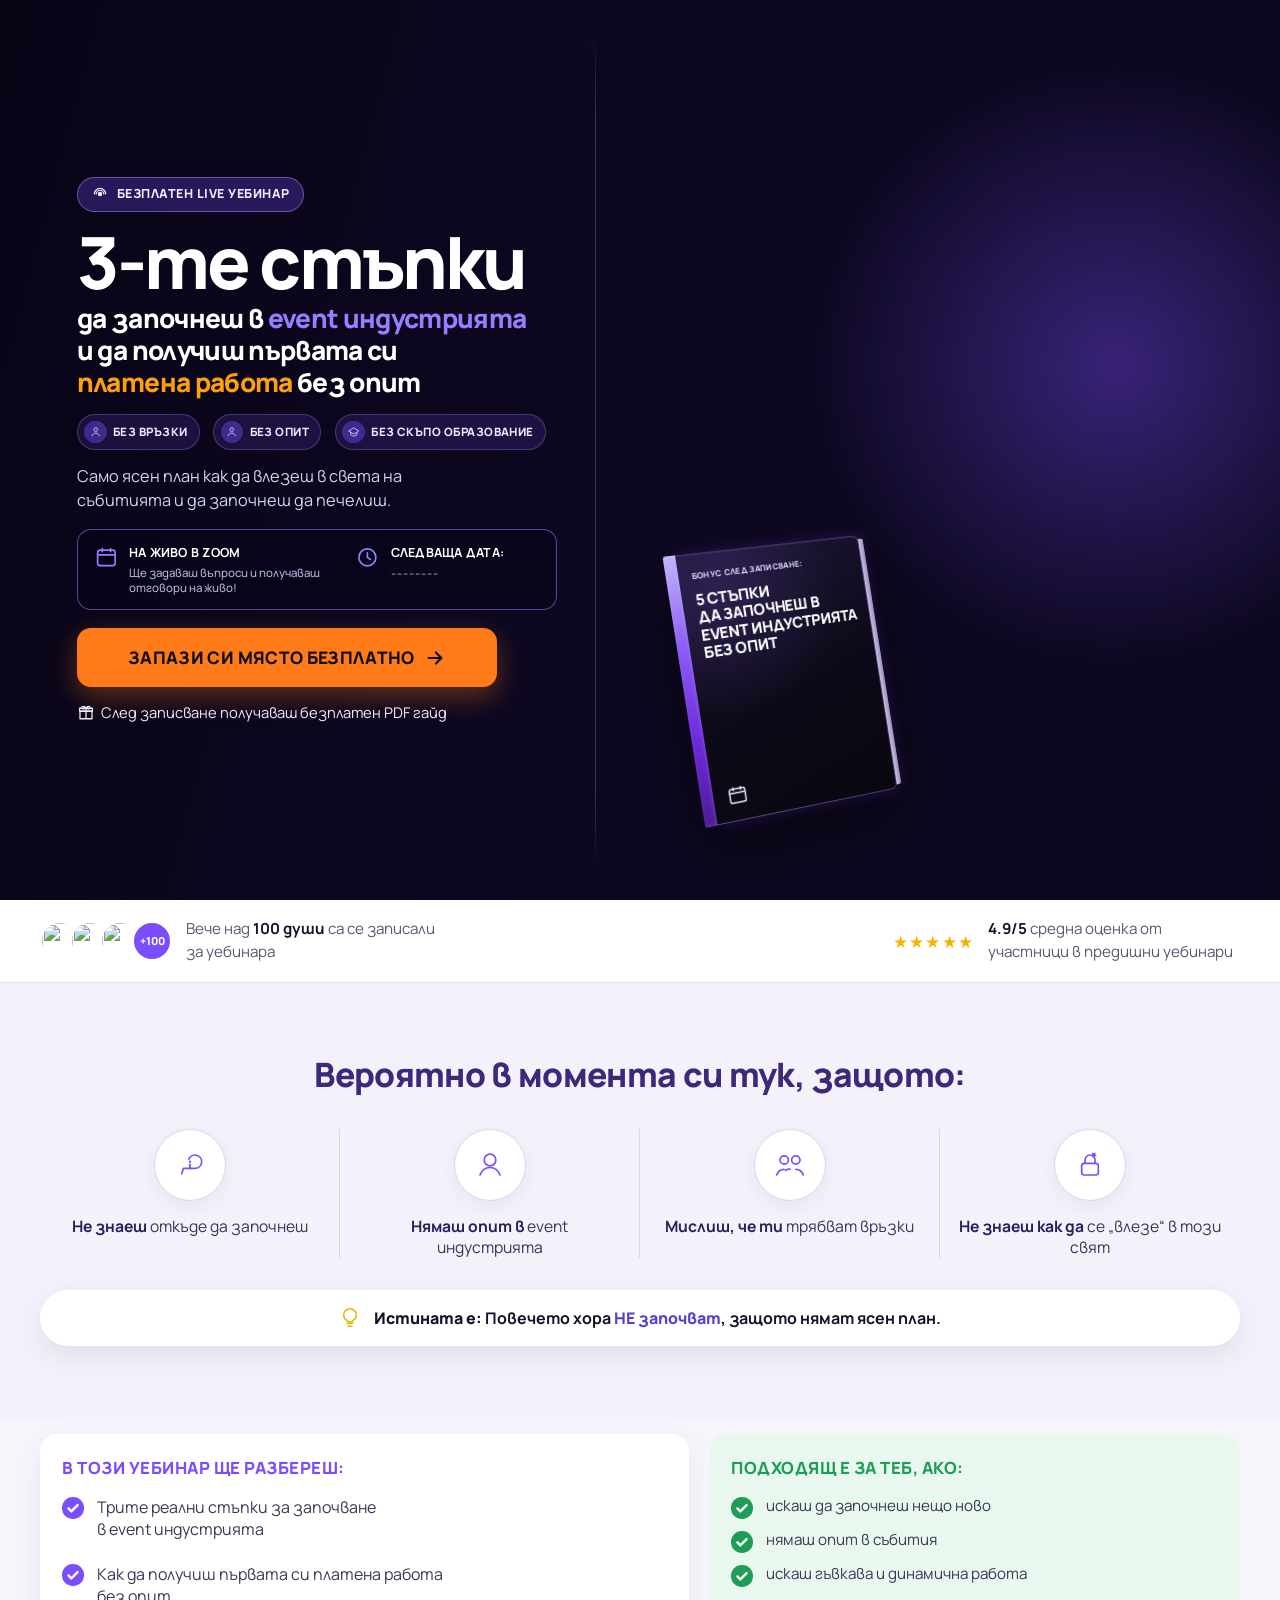
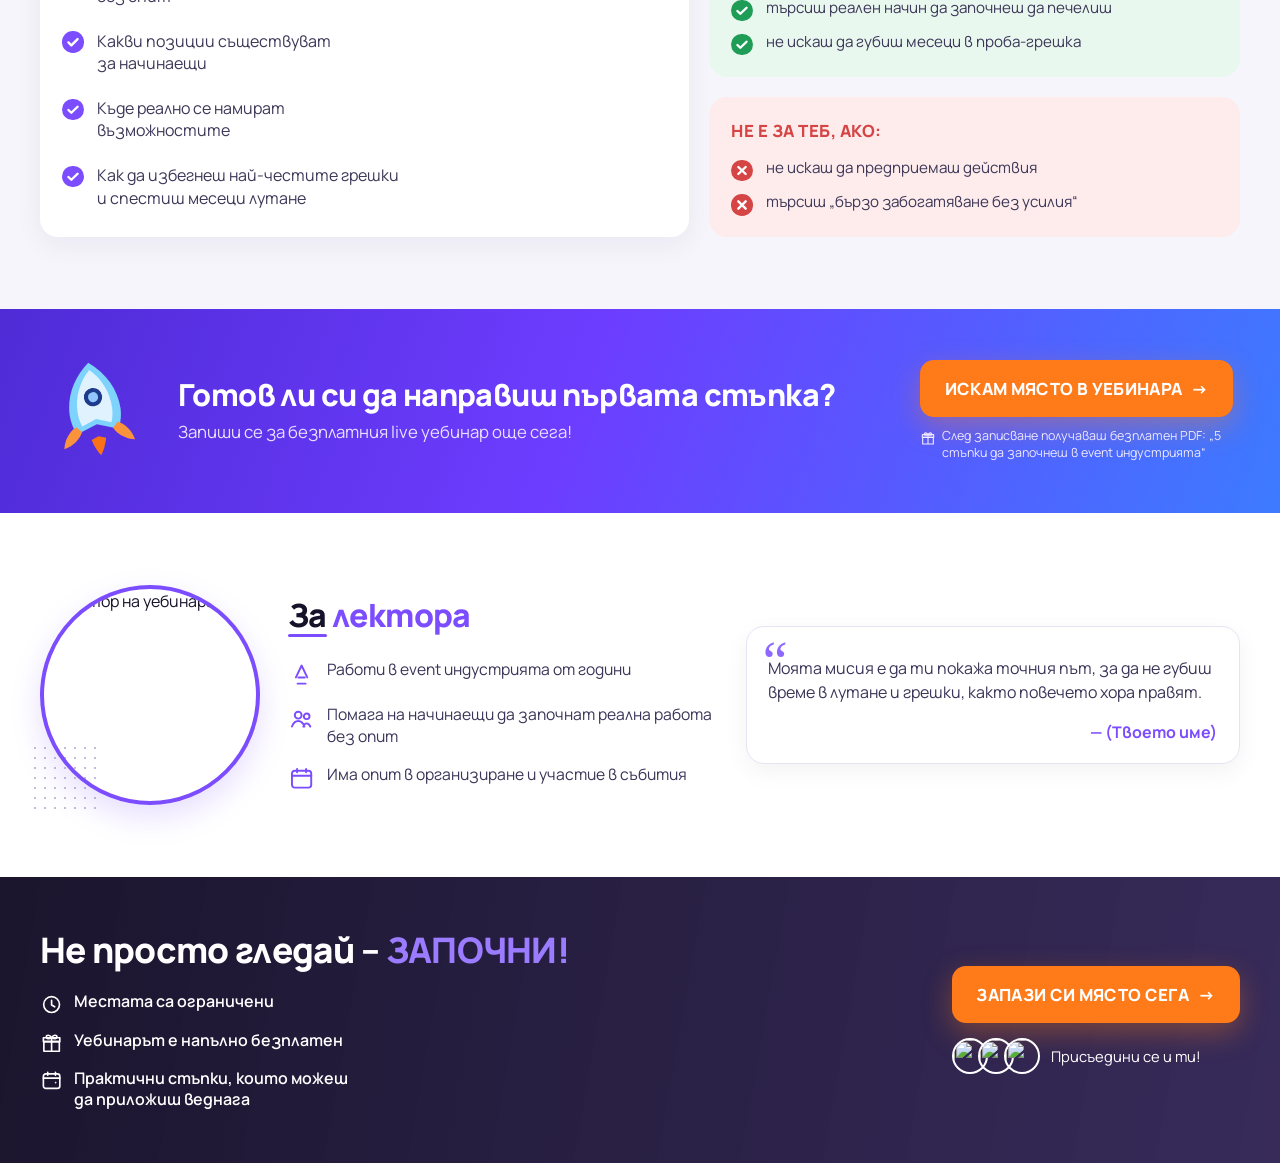
==== oswba/index.html @ c73678c4 "fix: update button styles and enhance accessibility features in index.html" ====
<!DOCTYPE html>
<html lang="bg">
<head>
  <meta charset="UTF-8" />
  <meta name="viewport" content="width=device-width, initial-scale=1.0" />
  <title>Безплатен Live Уебинар | Event индустрията — OSWBA</title>
  <meta name="description" content="3-те стъпки да започнеш в event индустрията и да получиш първата си платена работа без опит. Безплатен live уебинар." />
  <link rel="preconnect" href="https://fonts.googleapis.com" />
  <link rel="preconnect" href="https://fonts.gstatic.com" crossorigin />
  <link href="https://fonts.googleapis.com/css2?family=Manrope:wght@500;600;700;800&display=swap" rel="stylesheet" />
  <link rel="stylesheet" href="styles.css" />
</head>
<body>
  <!-- HERO -->
  <header class="hero">
    <div class="hero__bg" aria-hidden="true"></div>
    <div class="hero__glow" aria-hidden="true"></div>
    <div class="wrap hero__grid">
      <div class="hero__copy">
        <span class="badge">
          <svg width="18" height="18" viewBox="0 0 24 24" fill="none" aria-hidden="true">
            <circle cx="12" cy="12" r="3" fill="currentColor"/>
            <path d="M7 12a5 5 0 0 1 5-5M17 12a5 5 0 0 0-5-5M4.5 12a7.5 7.5 0 0 1 7.5-7.5M19.5 12a7.5 7.5 0 0 0-7.5-7.5" stroke="currentColor" stroke-width="1.6" stroke-linecap="round"/>
          </svg>
          БЕЗПЛАТЕН LIVE УЕБИНАР
        </span>

        <h1>
          <span class="hero__title-lead">3-те стъпки</span>
          да започнеш в <span class="hl-purple">event индустрията</span><br />
          и да получиш първата си<br />
          <span class="hl-orange">платена работа</span> без опит
        </h1>

        <ul class="pillars">
          <li>
            <span class="pillar-icon" aria-hidden="true">
              <svg viewBox="0 0 24 24" fill="none"><circle cx="12" cy="8" r="3.2" stroke="currentColor" stroke-width="1.6"/><path d="M5.5 19c1.2-3.2 3.4-4.8 6.5-4.8s5.3 1.6 6.5 4.8" stroke="currentColor" stroke-width="1.6" stroke-linecap="round"/></svg>
            </span>
            БЕЗ ВРЪЗКИ
          </li>
          <li>
            <span class="pillar-icon" aria-hidden="true">
              <svg viewBox="0 0 24 24" fill="none"><circle cx="12" cy="8" r="3.2" stroke="currentColor" stroke-width="1.6"/><path d="M5.5 19c1.2-3.2 3.4-4.8 6.5-4.8s5.3 1.6 6.5 4.8" stroke="currentColor" stroke-width="1.6" stroke-linecap="round"/></svg>
            </span>
            БЕЗ ОПИТ
          </li>
          <li>
            <span class="pillar-icon" aria-hidden="true">
              <svg viewBox="0 0 24 24" fill="none"><path d="M3 10.5 12 5l9 5.5-9 5.5-9-5.5Z" stroke="currentColor" stroke-width="1.6" stroke-linejoin="round"/><path d="M6.5 13v4.2c0 .4 2.5 2.3 5.5 2.3s5.5-1.9 5.5-2.3V13" stroke="currentColor" stroke-width="1.6" stroke-linecap="round"/></svg>
            </span>
            БЕЗ СКЪПО ОБРАЗОВАНИЕ
          </li>
        </ul>

        <p class="hero__lead">
          Само ясен план как да влезеш в света на събитията и да започнеш да печелиш.
        </p>

        <div class="meta-box">
          <div class="meta-card">
            <span class="meta-icon" aria-hidden="true">
              <svg viewBox="0 0 24 24" fill="none"><rect x="3.5" y="5" width="17" height="15" rx="2.5" stroke="currentColor" stroke-width="1.6"/><path d="M3.5 9.5h17M8 3.5v3M16 3.5v3" stroke="currentColor" stroke-width="1.6" stroke-linecap="round"/></svg>
            </span>
            <div>
              <strong>НА ЖИВО В ZOOM</strong>
              <span class="meta-sub">Ще задаваш въпроси и получаваш отговори на живо!</span>
            </div>
          </div>
          <div class="meta-card">
            <span class="meta-icon" aria-hidden="true">
              <svg viewBox="0 0 24 24" fill="none"><circle cx="12" cy="12" r="8.2" stroke="currentColor" stroke-width="1.6"/><path d="M12 7.5V12l3 2" stroke="currentColor" stroke-width="1.6" stroke-linecap="round" stroke-linejoin="round"/></svg>
            </span>
            <div>
              <strong>СЛЕДВАЩА ДАТА:</strong>
              <span class="meta-date">--------</span>
            </div>
          </div>
        </div>

        <div class="hero__cta-wrap">
          <button type="button" class="cta cta--hero js-open-form" data-source="hero">
            ЗАПАЗИ СИ МЯСТО БЕЗПЛАТНО
            <svg class="cta__arrow" width="22" height="22" viewBox="0 0 24 24" fill="none" aria-hidden="true">
              <path d="M5 12h12M13 6l6 6-6 6" stroke="currentColor" stroke-width="2.4" stroke-linecap="round" stroke-linejoin="round"/>
            </svg>
          </button>
          <p class="gift-note">
            <svg width="18" height="18" viewBox="0 0 24 24" fill="none" aria-hidden="true">
              <path d="M12 7v14M4 11h16v10H4V11Z" stroke="currentColor" stroke-width="1.7" stroke-linejoin="round"/>
              <path d="M3.5 7h17v4H3.5V7ZM12 7c-2-3.5-5.5-3.2-5.5-.8C6.5 8.2 9.2 8.5 12 7Zm0 0c2-3.5 5.5-3.2 5.5-.8C17.5 8.2 14.8 8.5 12 7Z" stroke="currentColor" stroke-width="1.7" stroke-linejoin="round"/>
            </svg>
            След записване получаваш безплатен PDF гайд
          </p>
        </div>
      </div>

      <div class="hero__visual" aria-hidden="true">
        <img
          class="hero-crew"
          src="assets/hero-crew.png"
          alt=""
          width="720"
          height="960"
        />
        <aside class="guide-book">
          <div class="guide-book__spine"></div>
          <div class="guide-book__pages"></div>
          <div class="guide-book__cover">
            <p class="guide-book__kicker">БОНУС СЛЕД ЗАПИСВАНЕ:</p>
            <p class="guide-book__title">
              5 СТЪПКИ<br />
              ДА ЗАПОЧНЕШ В<br />
              EVENT ИНДУСТРИЯТА<br />
              БЕЗ ОПИТ
            </p>
            <span class="guide-book__icon">
              <svg viewBox="0 0 24 24" fill="none" aria-hidden="true">
                <rect x="3.5" y="5" width="17" height="15" rx="2" stroke="currentColor" stroke-width="1.6"/>
                <path d="M3.5 9.5h17M8 3.5v3M16 3.5v3" stroke="currentColor" stroke-width="1.6" stroke-linecap="round"/>
              </svg>
            </span>
          </div>
        </aside>
      </div>
    </div>
  </header>

  <!-- SOCIAL PROOF -->
  <section class="proof">
    <div class="wrap proof__row">
      <div class="proof__people">
        <div class="avatars" aria-hidden="true">
          <img src="https://i.pravatar.cc/80?img=32" alt="" width="40" height="40" />
          <img src="https://i.pravatar.cc/80?img=12" alt="" width="40" height="40" />
          <img src="https://i.pravatar.cc/80?img=47" alt="" width="40" height="40" />
          <span class="avatars__more">+100</span>
        </div>
        <p>Вече над <strong>100 души</strong> са се записали за уебинара</p>
      </div>
      <div class="proof__rating">
        <div class="stars" aria-label="4.9 от 5">★★★★★</div>
        <p><strong>4.9/5</strong> средна оценка от участници в предишни уебинари</p>
      </div>
    </div>
  </section>

  <!-- PAIN POINTS -->
  <section class="section why">
    <div class="wrap">
      <h2>Вероятно в момента си тук, защото:</h2>
      <div class="why__grid">
        <article class="why-item">
          <span class="why-icon" aria-hidden="true">
            <svg viewBox="0 0 48 48" fill="none">
              <path d="M14 34.5 16.2 28H30a8 8 0 1 0-7.4-11.1" stroke="currentColor" stroke-width="2" stroke-linecap="round" stroke-linejoin="round"/>
              <path d="M14 34.5 10.5 37l3.5-2.5Z" fill="currentColor"/>
              <circle cx="24" cy="20" r="1.4" fill="currentColor"/>
              <path d="M24 23.2v5" stroke="currentColor" stroke-width="2.2" stroke-linecap="round"/>
            </svg>
          </span>
          <p><strong>Не знаеш</strong> откъде да започнеш</p>
        </article>
        <article class="why-item">
          <span class="why-icon" aria-hidden="true">
            <svg viewBox="0 0 48 48" fill="none"><circle cx="24" cy="18" r="7" stroke="currentColor" stroke-width="2"/><path d="M12 36c2.2-6 6.4-9 12-9s9.8 3 12 9" stroke="currentColor" stroke-width="2" stroke-linecap="round"/></svg>
          </span>
          <p><strong>Нямаш опит в</strong> event индустрията</p>
        </article>
        <article class="why-item">
          <span class="why-icon" aria-hidden="true">
            <svg viewBox="0 0 48 48" fill="none"><circle cx="17" cy="18" r="5" stroke="currentColor" stroke-width="2"/><circle cx="31" cy="18" r="5" stroke="currentColor" stroke-width="2"/><path d="M8 36c1.6-4.5 4.6-6.8 9-6.8M31 29.2c4.4 0 7.4 2.3 9 6.8M24 29c-2.2 0-4 .5-5.4 1.4" stroke="currentColor" stroke-width="2" stroke-linecap="round"/></svg>
          </span>
          <p><strong>Мислиш, че ти</strong> трябват връзки</p>
        </article>
        <article class="why-item">
          <span class="why-icon" aria-hidden="true">
            <svg viewBox="0 0 48 48" fill="none"><rect x="14" y="22" width="20" height="14" rx="3" stroke="currentColor" stroke-width="2"/><path d="M18 22v-4a6 6 0 0 1 12 0v4" stroke="currentColor" stroke-width="2" stroke-linecap="round"/><path d="m28.5 16 1.2-2.2 2.3-.5-1.5-1.8.2-2.4-2.2.8-2.2-.8.2 2.4-1.5 1.8 2.3.5Z" fill="currentColor"/></svg>
          </span>
          <p><strong>Не знаеш как да</strong> се „влезе“ в този свят</p>
        </article>
      </div>

      <aside class="truth">
        <span class="truth__icon" aria-hidden="true">
          <svg width="22" height="22" viewBox="0 0 24 24" fill="none"><path d="M9 18h6M10 21h4M8.5 14.5c-2.2-1.2-3.5-3.3-3.5-5.7A7 7 0 0 1 12 2a7 7 0 0 1 7 6.8c0 2.4-1.3 4.5-3.5 5.7L14.8 16H9.2l-.7-1.5Z" stroke="currentColor" stroke-width="1.7" stroke-linecap="round" stroke-linejoin="round"/></svg>
        </span>
        <p><strong>Истината е:</strong> Повечето хора <strong class="truth__emphasis">НЕ започват</strong>, защото нямат ясен план.</p>
      </aside>
    </div>
  </section>

  <!-- WHAT / FOR / NOT FOR -->
  <section class="section packs">
    <div class="wrap packs__grid">
      <article class="pack pack--learn">
        <h3>В ТОЗИ УЕБИНАР ЩЕ РАЗБЕРЕШ:</h3>
        <ul>
          <li>Трите реални стъпки за започване<br />в event индустрията</li>
          <li>Как да получиш първата си платена работа<br />без опит</li>
          <li>Какви позиции съществуват<br />за начинаещи</li>
          <li>Къде реално се намират<br />възможностите</li>
          <li>Как да избегнеш най-честите грешки<br />и спестиш месеци лутане</li>
        </ul>
      </article>

      <div class="packs__side">
        <article class="pack pack--yes">
          <h3>ПОДХОДЯЩ Е ЗА ТЕБ, АКО:</h3>
          <ul>
            <li>искаш да започнеш нещо ново</li>
            <li>нямаш опит в събития</li>
            <li>искаш гъвкава и динамична работа</li>
            <li>търсиш реален начин да започнеш да печелиш</li>
            <li>не искаш да губиш месеци в проба-грешка</li>
          </ul>
        </article>
        <article class="pack pack--no">
          <h3>НЕ Е ЗА ТЕБ, АКО:</h3>
          <ul>
            <li>не искаш да предприемаш действия</li>
            <li>търсиш „бързо забогатяване без усилия“</li>
          </ul>
        </article>
      </div>
    </div>
  </section>

  <!-- MID CTA -->
  <section class="mid-cta">
    <div class="wrap mid-cta__row">
      <div class="rocket" aria-hidden="true">
        <svg viewBox="0 0 120 120" fill="none">
          <path d="M60 10c18 14 28 34 28 54 0 8-2 15-5 22l-23-8-23 8c-3-7-5-14-5-22 0-20 10-40 28-54Z" fill="#7dd3fc"/>
          <path d="M60 18c12 11 19 27 19 44 0 6-1 11-3 16L60 72l-16 6c-2-5-3-10-3-16 0-17 7-33 19-44Z" fill="#e0f2fe"/>
          <circle cx="60" cy="48" r="10" fill="#1e3a8a"/>
          <circle cx="60" cy="48" r="5.5" fill="#93c5fd"/>
          <path d="M37 78c-8 4-14 12-16 22 10-2 18-8 22-16l-6-6ZM83 78c8 4 14 12 16 22-10-2-18-8-22-16l6-6Z" fill="#fb923c"/>
          <path d="M52 94c2 8 5 14 8 18 3-4 6-10 8-18l-8-3-8 3Z" fill="#f97316"/>
        </svg>
      </div>
      <div class="mid-cta__copy">
        <h2>Готов ли си да направиш първата стъпка?</h2>
        <p>Запиши се за безплатния live уебинар още сега!</p>
      </div>
      <div class="mid-cta__action">
        <button type="button" class="cta js-open-form" data-source="mid">
          ИСКАМ МЯСТО В УЕБИНАРА
          <span aria-hidden="true">→</span>
        </button>
        <p class="mid-cta__gift">
          <svg width="16" height="16" viewBox="0 0 24 24" fill="none" aria-hidden="true">
            <path d="M12 7v14M4 11h16v10H4V11Z" stroke="currentColor" stroke-width="1.7" stroke-linejoin="round"/>
            <path d="M3.5 7h17v4H3.5V7ZM12 7c-2-3.5-5.5-3.2-5.5-.8C6.5 8.2 9.2 8.5 12 7Zm0 0c2-3.5 5.5-3.2 5.5-.8C17.5 8.2 14.8 8.5 12 7Z" stroke="currentColor" stroke-width="1.7" stroke-linejoin="round"/>
          </svg>
          След записване получаваш безплатен PDF: „5 стъпки да започнеш в event индустрията“
        </p>
      </div>
    </div>
  </section>

  <!-- SPEAKER -->
  <section class="section speaker">
    <div class="wrap">
      <div class="speaker__grid">
        <div class="speaker__photo">
          <img
            src="https://images.unsplash.com/photo-1573496359142-b8d87734a5a2?auto=format&fit=crop&w=500&q=80"
            alt="Лектор на уебинара"
            width="280"
            height="280"
          />
        </div>
        <div class="speaker__info">
          <h2 class="speaker__title"><span>За</span> лектора</h2>
          <ul class="speaker__creds">
            <li>
              <span class="cred-icon" aria-hidden="true">
                <svg viewBox="0 0 24 24" fill="none"><path d="M7 14.5 12 4l5 10.5M8.5 20h7M9.2 14.5h5.6" stroke="currentColor" stroke-width="1.7" stroke-linecap="round" stroke-linejoin="round"/></svg>
              </span>
              <p>Работи в event индустрията от години</p>
            </li>
            <li>
              <span class="cred-icon" aria-hidden="true">
                <svg viewBox="0 0 24 24" fill="none"><circle cx="9" cy="9" r="3" stroke="currentColor" stroke-width="1.7"/><circle cx="16.5" cy="10" r="2.5" stroke="currentColor" stroke-width="1.7"/><path d="M3.5 19c1.2-3.2 3.3-4.8 5.5-4.8s4.3 1.6 5.5 4.8M13.5 19c.7-1.8 1.8-2.8 3-2.8 1.3 0 2.4 1 3.2 2.8" stroke="currentColor" stroke-width="1.7" stroke-linecap="round"/></svg>
              </span>
              <p>Помага на начинаещи да започнат реална работа без опит</p>
            </li>
            <li>
              <span class="cred-icon" aria-hidden="true">
                <svg viewBox="0 0 24 24" fill="none"><rect x="3.5" y="5" width="17" height="15" rx="2.5" stroke="currentColor" stroke-width="1.7"/><path d="M3.5 9.5h17M8 3.5v3M16 3.5v3" stroke="currentColor" stroke-width="1.7" stroke-linecap="round"/></svg>
              </span>
              <p>Има опит в организиране и участие в събития</p>
            </li>
          </ul>
        </div>
        <blockquote class="quote">
          <span class="quote__mark" aria-hidden="true">“</span>
          <p>
            Моята мисия е да ти покажа точния път, за да не губиш време в лутане и грешки, както повечето хора правят.
          </p>
          <footer>— (Твоето име)</footer>
        </blockquote>
      </div>
    </div>
  </section>

  <!-- FOOTER CTA -->
  <footer class="footer-cta">
    <div class="footer-cta__bg" aria-hidden="true"></div>
    <div class="wrap footer-cta__row">
      <div class="footer-cta__copy">
        <h2 class="footer-cta__title">Не просто гледай – <span>ЗАПОЧНИ!</span></h2>
        <ul class="footer-points">
          <li>
            <span class="footer-ico" aria-hidden="true">
              <svg viewBox="0 0 24 24" fill="none"><circle cx="12" cy="12" r="8.2" stroke="currentColor" stroke-width="1.7"/><path d="M12 7.5v5l3.2 1.8" stroke="currentColor" stroke-width="1.7" stroke-linecap="round" stroke-linejoin="round"/></svg>
            </span>
            Местата са ограничени
          </li>
          <li>
            <span class="footer-ico" aria-hidden="true">
              <svg viewBox="0 0 24 24" fill="none"><path d="M12 7v14M4 11h16v10H4V11Z" stroke="currentColor" stroke-width="1.7" stroke-linejoin="round"/><path d="M3.5 7h17v4H3.5V7ZM12 7c-2-3.5-5.5-3.2-5.5-.8C6.5 8.2 9.2 8.5 12 7Zm0 0c2-3.5 5.5-3.2 5.5-.8C17.5 8.2 14.8 8.5 12 7Z" stroke="currentColor" stroke-width="1.7" stroke-linejoin="round"/></svg>
            </span>
            Уебинарът е напълно безплатен
          </li>
          <li>
            <span class="footer-ico" aria-hidden="true">
              <svg viewBox="0 0 24 24" fill="none"><rect x="3.5" y="5" width="17" height="15" rx="2.5" stroke="currentColor" stroke-width="1.7"/><path d="M3.5 9.5h17M8 3.5v3M16 3.5v3" stroke="currentColor" stroke-width="1.7" stroke-linecap="round"/><path d="m14.8 14.2 1-.4.4-1 .4 1 1 .4-1 .4-.4 1-.4-1-1-.4Z" fill="currentColor"/></svg>
            </span>
            Практични стъпки, които можеш<br />да приложиш веднага
          </li>
        </ul>
      </div>
      <div class="footer-cta__action">
        <button type="button" class="cta js-open-form" data-source="footer">
          ЗАПАЗИ СИ МЯСТО СЕГА
          <span aria-hidden="true">→</span>
        </button>
        <div class="footer-join">
          <div class="avatars" aria-hidden="true">
            <img src="https://i.pravatar.cc/80?img=5" alt="" width="36" height="36" />
            <img src="https://i.pravatar.cc/80?img=15" alt="" width="36" height="36" />
            <img src="https://i.pravatar.cc/80?img=25" alt="" width="36" height="36" />
          </div>
          <p>Присъедини се и ти!</p>
        </div>
      </div>
    </div>
  </footer>

  <!-- REGISTRATION MODAL -->
  <div class="modal" id="reg-modal" hidden>
    <div class="modal__backdrop js-close-form"></div>
    <div class="modal__panel" role="dialog" aria-modal="true" aria-labelledby="reg-title">
      <button type="button" class="modal__close js-close-form" aria-label="Затвори">×</button>
      <h2 id="reg-title">Запази си мястото</h2>
      <p class="modal__lead">Попълни данните и ще получиш линка за Zoom + PDF гайда.</p>

      <form id="reg-form" novalidate>
        <label>
          Име и фамилия
          <input type="text" name="name" required autocomplete="name" placeholder="Иван Иванов" />
        </label>
        <label>
          Имейл
          <input type="email" name="email" required autocomplete="email" placeholder="ime@email.com" />
        </label>
        <label>
          Телефон <span class="optional">(по желание)</span>
          <input type="tel" name="phone" autocomplete="tel" placeholder="+359 ..." />
        </label>
        <button type="submit" class="cta cta--block">
          ЗАПАЗИ МЯСТОТО БЕЗПЛАТНО
          <span aria-hidden="true">→</span>
        </button>
        <p class="form-note">Данните ти се използват само за достъп до уебинара и PDF гайда.</p>
      </form>

      <div class="form-success" id="form-success" hidden>
        <p>Готово! Записването е прието. Очаквай имейл с детайлите.</p>
        <button type="button" class="cta cta--ghost js-close-form">Затвори</button>
      </div>
    </div>
  </div>

  <script src="script.js"></script>
</body>
</html>
---- oswba/styles.css ----
﻿:root {
  --bg-deep: #120a2e;
  --bg-hero: #1a0f3d;
  --purple: #7b4dff;
  --purple-soft: #9b7bff;
  --orange: #ff6a2b;
  --orange-hover: #ff814d;
  --ink: #16122a;
  --muted: #5c5675;
  --line: #e7e3f2;
  --green-bg: #e9f8ef;
  --green: #1f9d57;
  --red-bg: #fdeceb;
  --red: #d64545;
  --blue-soft: #eef2ff;
  --truth-border: #f5d76e;
  --radius: 14px;
  --shadow: 0 18px 50px rgba(18, 10, 46, 0.22);
  --font: "Manrope", "Segoe UI", sans-serif;
}

*,
*::before,
*::after {
  box-sizing: border-box;
}

html {
  scroll-behavior: smooth;
}

body {
  margin: 0;
  font-family: var(--font);
  color: var(--ink);
  background: #fff;
  line-height: 1.5;
  -webkit-font-smoothing: antialiased;
}

img {
  max-width: 100%;
  display: block;
}

button,
input {
  font: inherit;
}

.wrap {
  width: min(1200px, calc(100% - 2.5rem));
  margin-inline: auto;
}

.section {
  padding: 4.5rem 0;
}

h1,
h2,
h3 {
  line-height: 1.15;
  letter-spacing: -0.02em;
}

/* CTA */
.cta {
  display: inline-flex;
  align-items: center;
  justify-content: center;
  gap: 0.55rem;
  border: 0;
  cursor: pointer;
  background: #ff7a18;
  color: #fff;
  font-weight: 800;
  font-size: clamp(0.92rem, 1.5vw, 1.05rem);
  letter-spacing: 0.02em;
  text-transform: uppercase;
  padding: 1rem 1.55rem;
  border-radius: 14px;
  box-shadow: 0 10px 28px rgba(255, 122, 24, 0.35);
  transition: transform 0.2s ease, background 0.2s ease, box-shadow 0.2s ease;
}

.cta:hover {
  background: #ff8d38;
  transform: translateY(-2px);
  box-shadow: 0 14px 32px rgba(255, 122, 24, 0.42);
}

.cta:active {
  transform: translateY(0);
}

.cta--hero {
  color: #111;
  background: #ff7a18;
  padding: 1.05rem 1.7rem;
  font-size: clamp(0.95rem, 1.4vw, 1.08rem);
  border-radius: 14px;
  width: min(100%, 420px);
}

.cta--hero .cta__arrow {
  color: #111;
  flex-shrink: 0;
}

.cta--block {
  width: 100%;
}

.cta--ghost {
  background: transparent;
  color: var(--purple);
  box-shadow: none;
  border: 2px solid var(--purple);
}

.cta--ghost:hover {
  background: var(--blue-soft);
  box-shadow: none;
}

/* HERO */
.hero {
  position: relative;
  overflow: hidden;
  color: #fff;
  background: #0a0618;
  height: 100vh;
  height: 100dvh;
  max-height: 100dvh;
  display: flex;
  align-items: center;
  padding: 2rem clamp(1.75rem, 6vw, 5rem);
  box-sizing: border-box;
  isolation: isolate;
}

.hero > .wrap {
  width: 100%;
  max-width: 1200px;
  height: 100%;
}

.hero__bg {
  position: absolute;
  inset: 0;
  background:
    linear-gradient(105deg, rgba(8, 4, 22, 0.92) 0%, rgba(14, 8, 36, 0.72) 45%, rgba(18, 10, 42, 0.35) 100%),
    url("https://images.unsplash.com/photo-1470229722913-7c0e2dbbafd3?auto=format&fit=crop&w=1800&q=80") center/cover;
  z-index: -2;
}

.hero__glow {
  position: absolute;
  width: 50vw;
  height: 50vw;
  right: -12%;
  top: 5%;
  background: radial-gradient(circle, rgba(123, 77, 255, 0.4), transparent 68%);
  filter: blur(10px);
  z-index: -1;
  pointer-events: none;
}

.hero__grid {
  display: grid;
  grid-template-columns: minmax(0, 1.15fr) minmax(0, 1.05fr);
  gap: 1rem;
  align-items: stretch;
  width: 100%;
  height: 100%;
  min-height: 0;
}

.hero__copy {
  display: flex;
  flex-direction: column;
  justify-content: center;
  min-height: 0;
  z-index: 1;
}

.badge {
  display: inline-flex;
  align-items: center;
  align-self: flex-start;
  width: max-content;
  max-width: 100%;
  gap: 0.45rem;
  background: rgba(123, 77, 255, 0.28);
  border: 1px solid rgba(183, 156, 255, 0.45);
  color: #efe8ff;
  font-size: 0.78rem;
  font-weight: 800;
  letter-spacing: 0.04em;
  padding: 0.45rem 0.85rem;
  border-radius: 999px;
  margin-bottom: 1rem;
}

.hero h1 {
  margin: 0 0 1rem;
  font-weight: 800;
  font-size: clamp(1.15rem, 2.05vw, 1.7rem);
  line-height: 1.22;
  letter-spacing: -0.025em;
}

.hero__title-lead {
  display: block;
  font-size: clamp(2.75rem, 6.5vw, 4.5rem);
  line-height: 0.95;
  letter-spacing: -0.04em;
  margin-bottom: 0.35rem;
}

.hl-purple { color: #9b7bff; }
.hl-orange { color: #ff9f0a; }

.pillars {
  list-style: none;
  margin: 0 0 0.9rem;
  padding: 0;
  display: flex;
  flex-wrap: wrap;
  gap: 0.55rem 0.85rem;
}

.pillars li {
  display: inline-flex;
  align-items: center;
  gap: 0.4rem;
  font-size: 0.72rem;
  font-weight: 800;
  letter-spacing: 0.04em;
  color: #ebe4ff;
  background: rgba(123, 77, 255, 0.16);
  border: 1px solid rgba(183, 156, 255, 0.28);
  border-radius: 999px;
  padding: 0.35rem 0.7rem 0.35rem 0.4rem;
}

.pillar-icon {
  width: 1.4rem;
  height: 1.4rem;
  border-radius: 50%;
  background: rgba(123, 77, 255, 0.4);
  display: grid;
  place-items: center;
  color: #d7c7ff;
}

.pillar-icon svg {
  width: 0.85rem;
  height: 0.85rem;
}

.hero__lead {
  margin: 0 0 1rem;
  max-width: 38ch;
  color: #d7d0ef;
  font-size: 1.02rem;
}

.meta-box {
  display: grid;
  grid-template-columns: 1.15fr 0.85fr;
  gap: 0.75rem;
  margin-bottom: 1.1rem;
  max-width: 480px;
  background: rgba(8, 4, 24, 0.55);
  border: 1.5px solid rgba(155, 123, 255, 0.55);
  border-radius: 14px;
  padding: 0.85rem 1rem;
}

.meta-card {
  display: flex;
  align-items: flex-start;
  gap: 0.65rem;
  font-size: 0.78rem;
}

.meta-card strong {
  display: block;
  font-size: 0.78rem;
  letter-spacing: 0.02em;
  margin-bottom: 0.15rem;
}

.meta-sub {
  display: block;
  color: #b7aed4;
  font-size: 0.72rem;
  line-height: 1.35;
  font-weight: 500;
}

.meta-date {
  display: block;
  color: #bdb4db;
  letter-spacing: 0.08em;
}

.meta-icon {
  width: 1.55rem;
  height: 1.55rem;
  color: var(--purple-soft);
  flex-shrink: 0;
  margin-top: 0.1rem;
}

.meta-icon svg {
  width: 100%;
  height: 100%;
}

.hero__cta-wrap {
  position: relative;
}

.gift-note {
  margin: 0.85rem 0 0;
  color: #efeafc;
  font-size: 0.92rem;
  display: flex;
  align-items: center;
  gap: 0.4rem;
}

.hero__visual {
  position: relative;
  height: 100%;
  min-height: 0;
  width: 100%;
  overflow: visible;
}

.hero-crew {
  position: absolute;
  top: 0;
  bottom: 0;
  right: 0;
  height: 100%;
  width: auto;
  max-width: none;
  object-fit: contain;
  object-position: right center;
  -webkit-mask-image:
    linear-gradient(to right, transparent 0%, #000 12%, #000 88%, transparent 100%),
    linear-gradient(to bottom, transparent 0%, #000 10%, #000 90%, transparent 100%);
  mask-image:
    linear-gradient(to right, transparent 0%, #000 12%, #000 88%, transparent 100%),
    linear-gradient(to bottom, transparent 0%, #000 10%, #000 90%, transparent 100%);
  -webkit-mask-composite: source-in;
  mask-composite: intersect;
}

.guide-book {
  position: absolute;
  left: 2%;
  bottom: 7%;
  z-index: 2;
  width: clamp(148px, 17vw, 200px);
  height: clamp(195px, 23vw, 265px);
  transform: rotate(-9deg) perspective(600px) rotateY(12deg);
  transform-style: preserve-3d;
  filter: drop-shadow(0 22px 30px rgba(0, 0, 0, 0.55));
}

.guide-book__spine {
  position: absolute;
  left: 0;
  top: 0;
  bottom: 0;
  width: 14px;
  border-radius: 3px 0 0 3px;
  background: linear-gradient(180deg, #c4b5fd 0%, #8b5cf6 35%, #6d28d9 70%, #4c1d95 100%);
  box-shadow: inset -2px 0 4px rgba(255, 255, 255, 0.25);
}

.guide-book__pages {
  position: absolute;
  right: -5px;
  top: 4px;
  bottom: 4px;
  width: 8px;
  border-radius: 0 2px 2px 0;
  background: linear-gradient(90deg, #1a1428, #d6d3e0 45%, #9f9aaf);
  transform: skewY(-2deg);
}

.guide-book__cover {
  position: absolute;
  inset: 0 0 0 12px;
  border-radius: 0 6px 6px 0;
  padding: 0.95rem 0.8rem 0.85rem;
  display: flex;
  flex-direction: column;
  background:
    radial-gradient(circle at 20% 15%, rgba(139, 92, 246, 0.18), transparent 45%),
    linear-gradient(160deg, #1c1633 0%, #0d0a18 55%, #09070f 100%);
  border: 1px solid rgba(167, 139, 250, 0.35);
  border-left: 0;
  box-shadow:
    inset 0 1px 0 rgba(255, 255, 255, 0.06),
    4px 0 14px rgba(124, 58, 237, 0.25);
  color: #fff;
}

.guide-book__kicker {
  margin: 0 0 0.55rem;
  font-size: 0.5rem;
  font-weight: 800;
  letter-spacing: 0.04em;
  text-transform: uppercase;
  color: #ddd6fe;
}

.guide-book__title {
  margin: 0;
  font-size: clamp(0.78rem, 1.3vw, 0.95rem);
  font-weight: 800;
  line-height: 1.15;
  letter-spacing: -0.01em;
  text-transform: uppercase;
  flex: 1;
}

.guide-book__icon {
  display: grid;
  place-items: center;
  width: 1.35rem;
  height: 1.35rem;
  margin-top: 0.7rem;
  color: #e9e4ff;
  align-self: flex-start;
}

.guide-book__icon svg {
  width: 100%;
  height: 100%;
}
/* PROOF */
.proof {
  background: #fff;
  border-bottom: 1px solid var(--line);
  padding: 1.15rem 0;
}

.proof__row {
  display: flex;
  justify-content: space-between;
  gap: 1.5rem;
  align-items: center;
  flex-wrap: wrap;
}

.proof__people,
.proof__rating {
  display: flex;
  align-items: center;
  gap: 0.85rem;
}

.proof p {
  margin: 0;
  color: var(--muted);
  font-size: 0.95rem;
  max-width: 28ch;
}

.proof strong {
  color: var(--ink);
}

.avatars {
  display: flex;
  align-items: center;
}

.avatars img {
  width: 40px;
  height: 40px;
  border-radius: 50%;
  border: 2px solid #fff;
  margin-left: -10px;
  object-fit: cover;
}

.avatars img:first-child {
  margin-left: 0;
}

.avatars__more {
  margin-left: -8px;
  width: 40px;
  height: 40px;
  border-radius: 50%;
  background: var(--purple);
  color: #fff;
  display: grid;
  place-items: center;
  font-size: 0.68rem;
  font-weight: 800;
  border: 2px solid #fff;
}

.stars {
  color: #f5b400;
  letter-spacing: 0.08em;
  font-size: 1.05rem;
}

/* WHY */
.why {
  background: #f4f1fb;
}

.why h2 {
  margin: 0 0 2.2rem;
  text-align: center;
  font-size: clamp(1.5rem, 3vw, 2.1rem);
  font-weight: 800;
  color: #3b2a7a;
}

.why__grid {
  display: grid;
  grid-template-columns: repeat(4, 1fr);
  gap: 0;
  margin-bottom: 2rem;
}

.why-item {
  text-align: center;
  padding: 0 1.1rem;
  border-right: 1px solid #ddd5f0;
}

.why-item:last-child {
  border-right: 0;
}

.why-icon {
  width: 72px;
  height: 72px;
  margin: 0 auto 0.9rem;
  display: grid;
  place-items: center;
  color: var(--purple);
  background: #fff;
  border: 1.5px solid #ddd5f0;
  border-radius: 50%;
  box-shadow: 0 6px 18px rgba(59, 42, 122, 0.06);
}

.why-icon svg {
  width: 40px;
  height: 40px;
}

.why-item p {
  margin: 0;
  color: #3a3458;
  font-size: 0.98rem;
  line-height: 1.35;
}

.why-item strong {
  color: #2a1f5c;
}

.truth {
  display: flex;
  align-items: center;
  justify-content: center;
  gap: 0.85rem;
  background: #fff;
  border: 0;
  border-radius: 999px;
  padding: 1rem 1.4rem;
  box-shadow: 0 10px 28px rgba(59, 42, 122, 0.1);
  text-align: center;
}

.truth p {
  margin: 0;
  color: var(--ink);
  font-weight: 700;
}

.truth p strong {
  font-weight: 800;
}

.truth__emphasis {
  color: #5b3fd4;
}

.truth__icon {
  display: grid;
  place-items: center;
  color: #e6b800;
  flex-shrink: 0;
}

/* PACKS */
.packs {
  background: #f7f5fc;
  padding-top: 1rem;
}

.packs__grid {
  display: grid;
  grid-template-columns: 1.1fr 0.9fr;
  gap: 1.25rem;
  align-items: stretch;
}

.packs__side {
  display: grid;
  gap: 1.25rem;
}

.pack {
  background: #fff;
  border-radius: 18px;
  padding: 1.5rem 1.4rem;
  box-shadow: 0 8px 28px rgba(22, 18, 42, 0.06);
}

.pack h3 {
  margin: 0 0 1.15rem;
  font-size: 1.05rem;
  font-weight: 800;
  letter-spacing: 0.03em;
}

.pack ul {
  margin: 0;
  padding: 0;
  list-style: none;
  display: grid;
  gap: 0.85rem;
}

.pack li {
  position: relative;
  padding-left: 2.15rem;
  color: #3d3758;
  font-size: 0.95rem;
  line-height: 1.35;
}

.pack li::before {
  content: "";
  position: absolute;
  left: 0;
  top: 0.1rem;
  width: 1.35rem;
  height: 1.35rem;
  border-radius: 50%;
  background-repeat: no-repeat;
  background-position: center;
  background-size: 100% 100%;
}

.pack--learn ul {
  gap: 1.15rem;
  flex: 1;
}

.pack--learn {
  display: flex;
  flex-direction: column;
}

.pack--learn li {
  font-size: 1rem;
  line-height: 1.4;
}

.pack--learn h3 { color: var(--purple); }
.pack--learn li::before {
  background-color: var(--purple);
  background-image: url("data:image/svg+xml,%3Csvg xmlns='http://www.w3.org/2000/svg' viewBox='0 0 24 24' fill='none'%3E%3Cpath d='m7 12.5 3.2 3.2L17 8.8' stroke='%23fff' stroke-width='2.6' stroke-linecap='round' stroke-linejoin='round'/%3E%3C/svg%3E");
}

.pack--yes {
  background: var(--green-bg);
  box-shadow: none;
}
.pack--yes h3 { color: var(--green); }
.pack--yes li::before {
  background-color: var(--green);
  background-image: url("data:image/svg+xml,%3Csvg xmlns='http://www.w3.org/2000/svg' viewBox='0 0 24 24' fill='none'%3E%3Cpath d='m7 12.5 3.2 3.2L17 8.8' stroke='%23fff' stroke-width='2.6' stroke-linecap='round' stroke-linejoin='round'/%3E%3C/svg%3E");
}

.pack--no {
  background: var(--red-bg);
  box-shadow: none;
}
.pack--no h3 { color: var(--red); }
.pack--no li::before {
  background-color: var(--red);
  background-image: url("data:image/svg+xml,%3Csvg xmlns='http://www.w3.org/2000/svg' viewBox='0 0 24 24' fill='none'%3E%3Cpath d='M8 8l8 8M16 8l-8 8' stroke='%23fff' stroke-width='2.6' stroke-linecap='round'/%3E%3C/svg%3E");
}

/* MID CTA */
.mid-cta {
  background: linear-gradient(110deg, #4f2bd6 0%, #6d3dff 45%, #3d7bff 100%);
  color: #fff;
  padding: 2.75rem 0;
}

.mid-cta__row {
  display: grid;
  grid-template-columns: auto 1fr auto;
  align-items: center;
  gap: 1.5rem 1.75rem;
}

.rocket {
  width: 110px;
  flex-shrink: 0;
  transform: rotate(-8deg);
}

.mid-cta__copy h2 {
  margin: 0 0 0.35rem;
  font-size: clamp(1.35rem, 2.6vw, 1.9rem);
  font-weight: 800;
}

.mid-cta__copy p {
  margin: 0;
  color: #e8e0ff;
  font-size: 1.05rem;
}

.mid-cta__action {
  display: grid;
  gap: 0.7rem;
  justify-items: start;
  max-width: 320px;
}

.mid-cta__gift {
  margin: 0;
  display: flex;
  align-items: flex-start;
  gap: 0.4rem;
  font-size: 0.78rem;
  line-height: 1.35;
  color: #efe8ff;
}

.mid-cta__gift svg {
  flex-shrink: 0;
  margin-top: 0.1rem;
}

/* SPEAKER */
.speaker__title {
  margin: 0 0 1.35rem;
  color: var(--purple);
  font-size: clamp(1.5rem, 3vw, 2rem);
  font-weight: 800;
}

.speaker__title span {
  position: relative;
  display: inline-block;
  color: var(--ink);
  padding-bottom: 0.2rem;
}

.speaker__title span::after {
  content: "";
  position: absolute;
  left: 0;
  right: 0;
  bottom: 0;
  height: 3px;
  background: var(--purple);
  border-radius: 2px;
}

.speaker__grid {
  display: grid;
  grid-template-columns: 220px 1fr 1.15fr;
  gap: 1.75rem;
  align-items: center;
}

.speaker__photo {
  position: relative;
}

.speaker__photo::before {
  content: "";
  position: absolute;
  left: -10px;
  bottom: -8px;
  width: 70px;
  height: 70px;
  background-image: radial-gradient(circle, #c5bdd8 1.4px, transparent 1.5px);
  background-size: 10px 10px;
  z-index: 0;
}

.speaker__photo img {
  position: relative;
  z-index: 1;
  width: 220px;
  height: 220px;
  border-radius: 50%;
  object-fit: cover;
  border: 4px solid var(--purple);
  box-shadow: 0 12px 30px rgba(123, 77, 255, 0.18);
}

.speaker__creds {
  list-style: none;
  margin: 0;
  padding: 0;
  display: grid;
  gap: 1rem;
}

.speaker__creds li {
  display: flex;
  gap: 0.75rem;
  align-items: flex-start;
}

.speaker__creds p {
  margin: 0;
  color: #3a3458;
  font-size: 0.98rem;
  line-height: 1.4;
}

.cred-icon {
  width: 1.7rem;
  height: 1.7rem;
  color: var(--purple);
  flex-shrink: 0;
  margin-top: 0.1rem;
}

.cred-icon svg {
  width: 100%;
  height: 100%;
}

.quote {
  margin: 0;
  background: #fff;
  border: 1.5px solid #e7e3f2;
  border-radius: 18px;
  padding: 1.4rem 1.35rem 1.2rem;
  position: relative;
  box-shadow: 0 8px 24px rgba(22, 18, 42, 0.05);
}

.quote__mark {
  position: absolute;
  top: 0.35rem;
  left: 1rem;
  font-size: 3.5rem;
  line-height: 1;
  color: var(--purple);
  opacity: 0.85;
  font-family: Georgia, serif;
}

.quote p {
  margin: 0.5rem 0 1rem;
  position: relative;
  color: #3a3458;
  line-height: 1.45;
}

.quote footer {
  color: var(--purple);
  font-weight: 700;
  text-align: right;
}

/* FOOTER CTA */
.footer-cta {
  position: relative;
  color: #fff;
  padding: 3.25rem 0;
  isolation: isolate;
}

.footer-cta__bg {
  position: absolute;
  inset: 0;
  z-index: -1;
  background:
    linear-gradient(100deg, rgba(12, 6, 32, 0.94), rgba(28, 14, 68, 0.88)),
    url("https://images.unsplash.com/photo-1459749411175-04bf5292ceea?auto=format&fit=crop&w=1600&q=80") center/cover;
}

.footer-cta__row {
  display: flex;
  justify-content: space-between;
  gap: 2rem;
  align-items: center;
  flex-wrap: wrap;
}

.footer-cta__title {
  margin: 0 0 1.25rem;
  font-size: clamp(1.55rem, 3.2vw, 2.2rem);
  font-weight: 800;
  line-height: 1.2;
  color: #fff;
}

.footer-cta__title span {
  color: #9b7bff;
}

.footer-points {
  list-style: none;
  margin: 0;
  padding: 0;
  display: grid;
  gap: 0.85rem;
}

.footer-points li {
  display: flex;
  align-items: flex-start;
  gap: 0.65rem;
  font-weight: 600;
  line-height: 1.35;
}

.footer-ico {
  width: 1.45rem;
  height: 1.45rem;
  color: #fff;
  flex-shrink: 0;
  margin-top: 0.1rem;
}

.footer-ico svg {
  width: 100%;
  height: 100%;
}

.footer-cta__action {
  display: grid;
  gap: 0.9rem;
  justify-items: start;
}

.footer-join {
  display: flex;
  align-items: center;
  gap: 0.7rem;
}

.footer-join p {
  margin: 0;
  color: #fff;
  font-size: 0.92rem;
}

.footer-join .avatars img {
  width: 36px;
  height: 36px;
}

/* MODAL */
.modal[hidden] {
  display: none;
}

.modal {
  position: fixed;
  inset: 0;
  z-index: 100;
  display: grid;
  place-items: center;
  padding: 1rem;
}

.modal__backdrop {
  position: absolute;
  inset: 0;
  background: rgba(10, 5, 28, 0.65);
  backdrop-filter: blur(4px);
}

.modal__panel {
  position: relative;
  width: min(440px, 100%);
  background: #fff;
  border-radius: 20px;
  padding: 1.75rem 1.5rem 1.4rem;
  box-shadow: var(--shadow);
  animation: modal-in 0.28s ease;
}

@keyframes modal-in {
  from { opacity: 0; transform: translateY(12px) scale(0.98); }
  to { opacity: 1; transform: translateY(0) scale(1); }
}

.modal__close {
  position: absolute;
  top: 0.65rem;
  right: 0.75rem;
  border: 0;
  background: transparent;
  font-size: 1.6rem;
  line-height: 1;
  cursor: pointer;
  color: var(--muted);
}

.modal__panel h2 {
  margin: 0 0 0.35rem;
  font-size: 1.45rem;
}

.modal__lead {
  margin: 0 0 1.2rem;
  color: var(--muted);
  font-size: 0.95rem;
}

#reg-form {
  display: grid;
  gap: 0.85rem;
}

#reg-form label {
  display: grid;
  gap: 0.35rem;
  font-size: 0.86rem;
  font-weight: 700;
  color: var(--ink);
}

.optional {
  font-weight: 500;
  color: var(--muted);
}

#reg-form input {
  width: 100%;
  border: 1.5px solid var(--line);
  border-radius: 12px;
  padding: 0.8rem 0.9rem;
  outline: none;
  transition: border-color 0.15s ease, box-shadow 0.15s ease;
}

#reg-form input:focus {
  border-color: var(--purple);
  box-shadow: 0 0 0 3px rgba(123, 77, 255, 0.15);
}

.form-note {
  margin: 0;
  font-size: 0.78rem;
  color: var(--muted);
  text-align: center;
}

.form-success {
  text-align: center;
  padding: 0.5rem 0;
}

.form-success p {
  margin: 0 0 1rem;
  font-weight: 600;
}

body.modal-open {
  overflow: hidden;
}

/* Reveal on scroll */
.reveal {
  opacity: 0;
  transform: translateY(18px);
  transition: opacity 0.55s ease, transform 0.55s ease;
}

.reveal.is-visible {
  opacity: 1;
  transform: translateY(0);
}

/* RESPONSIVE */
@media (max-width: 960px) {
  .hero {
    height: auto;
    max-height: none;
    min-height: 0;
    padding: 1.5rem clamp(1.25rem, 5vw, 2rem) 2rem;
  }

  .hero > .wrap,
  .hero__grid {
    height: auto;
  }

  .hero__grid {
    grid-template-columns: 1fr;
  }

  .hero__visual {
    order: -1;
    height: 42vh;
    max-height: 380px;
  }

  .hero-crew {
    position: absolute;
  }

  .guide-book {
    width: clamp(110px, 30vw, 150px);
    height: clamp(150px, 40vw, 200px);
    bottom: 4%;
  }

  .hero h1 {
    font-size: clamp(1.05rem, 4.2vw, 1.35rem);
  }

  .hero__title-lead {
    font-size: clamp(2.2rem, 9.5vw, 3.2rem);
  }

  .why__grid {
    grid-template-columns: 1fr 1fr;
    gap: 1.5rem 0;
  }

  .why-item:nth-child(2n) {
    border-right: 0;
  }

  .packs__grid,
  .speaker__grid {
    grid-template-columns: 1fr;
  }

  .speaker__photo {
    justify-self: center;
  }
}

@media (max-width: 640px) {
  .wrap {
    width: min(100% - 1.5rem, 1120px);
  }

  .section {
    padding: 3.25rem 0;
  }

  .meta-box {
    grid-template-columns: 1fr;
    max-width: none;
  }

  .why__grid {
    grid-template-columns: 1fr;
  }

  .why-item {
    border-right: 0;
    padding: 0.75rem 0;
    border-bottom: 1px solid #ddd5f0;
  }

  .why-item:last-child {
    border-bottom: 0;
  }

  .truth {
    border-radius: 18px;
  }

  .proof__row {
    flex-direction: column;
    align-items: flex-start;
  }

  .mid-cta__row {
    grid-template-columns: 1fr;
    text-align: center;
    justify-items: center;
  }

  .mid-cta__action {
    justify-items: center;
    max-width: none;
    width: 100%;
  }

  .mid-cta__action .cta {
    width: 100%;
  }

  .mid-cta__gift {
    text-align: left;
  }

  .footer-cta__row {
    flex-direction: column;
    align-items: flex-start;
  }

  .footer-cta__action {
    width: 100%;
  }

  .footer-cta__action .cta {
    width: 100%;
  }

  .cta--hero,
  .hero__copy .cta {
    width: 100%;
  }
}

@media (prefers-reduced-motion: reduce) {
  *,
  *::before,
  *::after {
    animation: none !important;
    transition: none !important;
  }
}
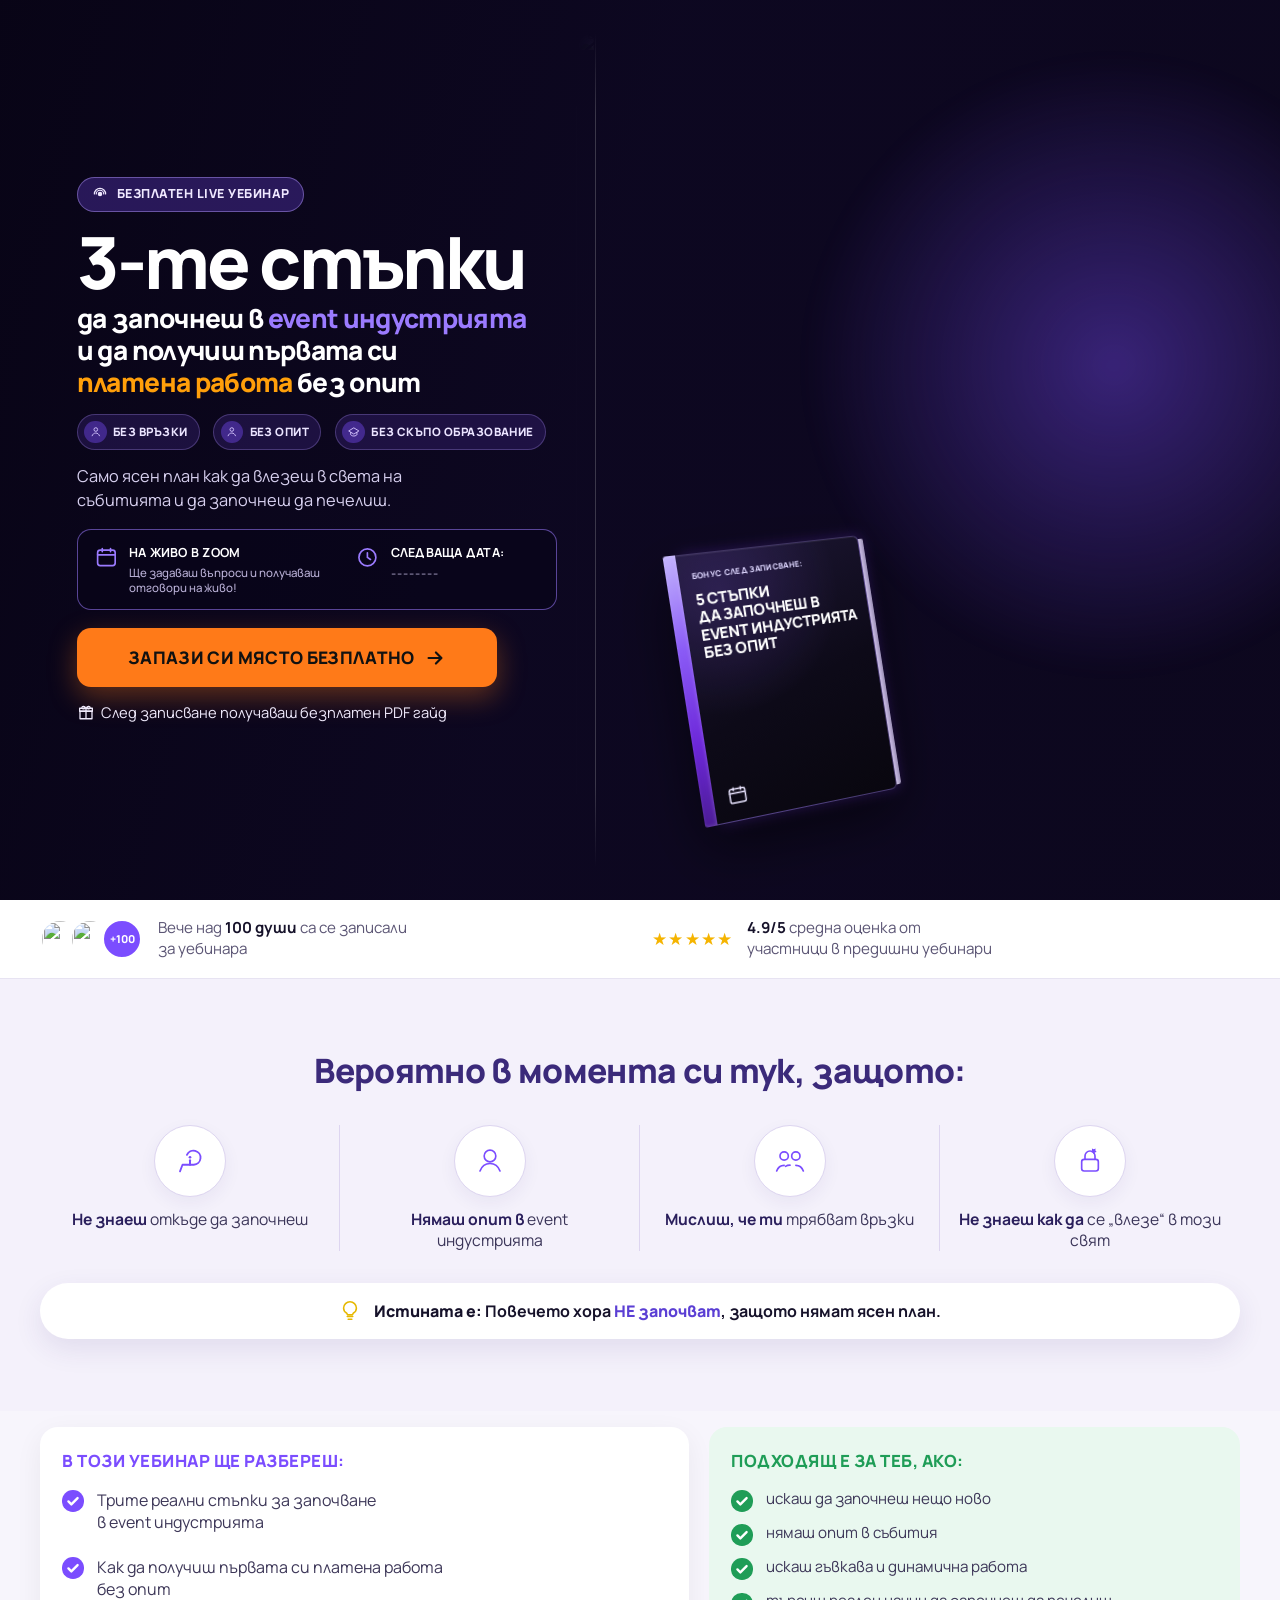
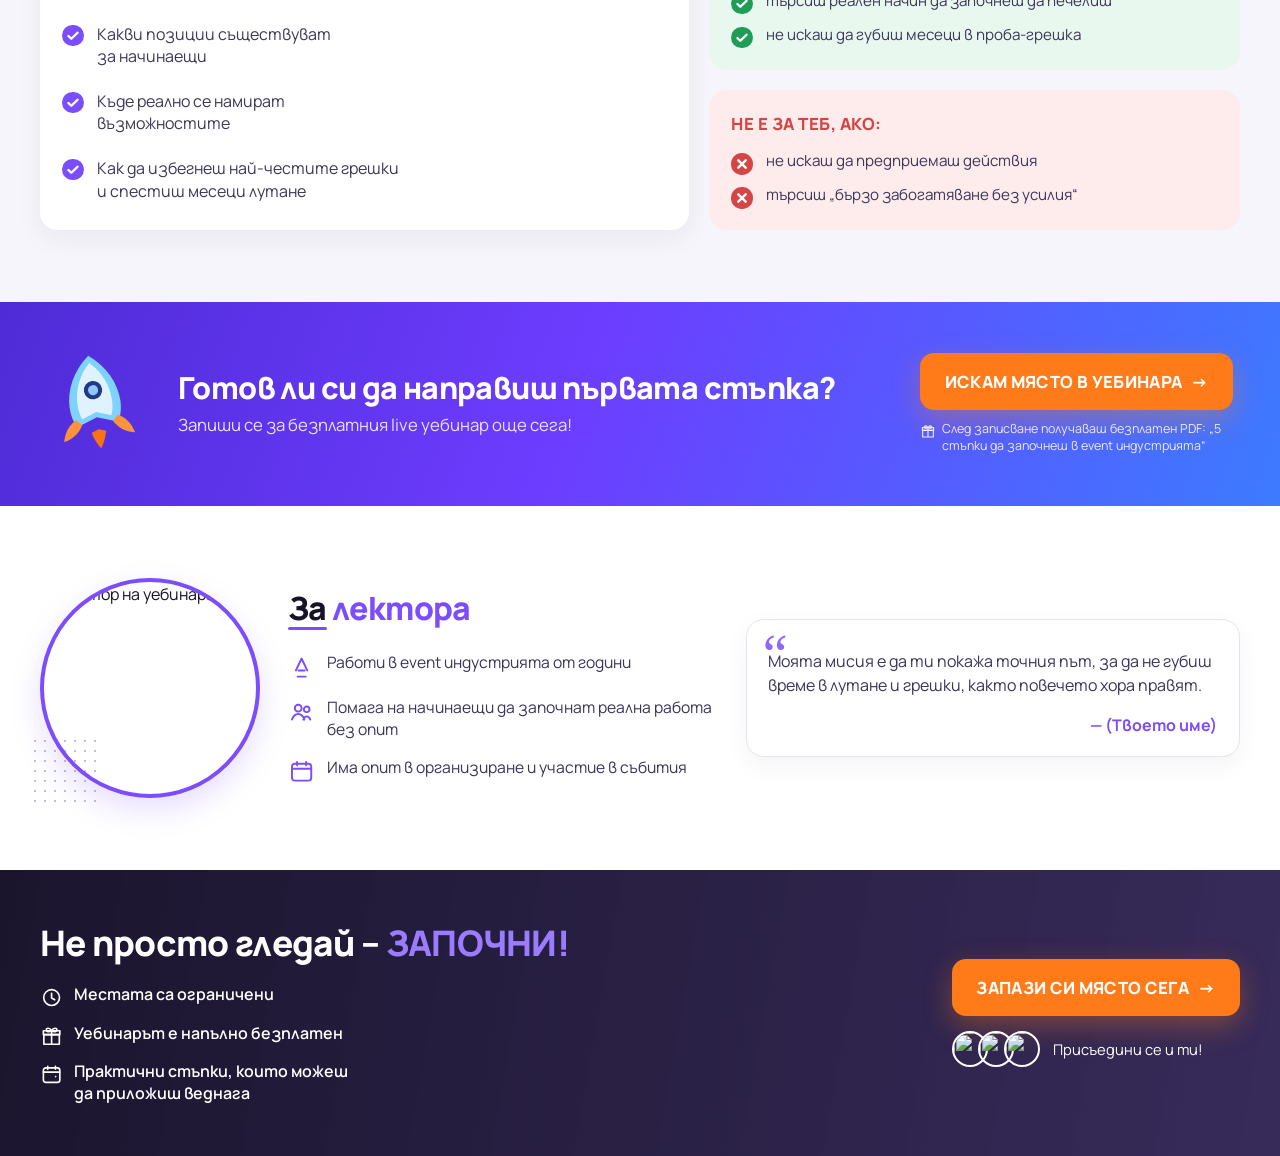
==== commit e9e77a39: "refactor: simplify HTML structure and enhance CSS styles for better layout and responsiveness" ====
--- a/oswba/index.html
+++ b/oswba/index.html
@@ -132,7 +132,6 @@
       <div class="proof__people">
         <div class="avatars" aria-hidden="true">
           <img src="https://i.pravatar.cc/80?img=32" alt="" width="40" height="40" />
-          <img src="https://i.pravatar.cc/80?img=12" alt="" width="40" height="40" />
           <img src="https://i.pravatar.cc/80?img=47" alt="" width="40" height="40" />
           <span class="avatars__more">+100</span>
         </div>
@@ -153,10 +152,10 @@
         <article class="why-item">
           <span class="why-icon" aria-hidden="true">
             <svg viewBox="0 0 48 48" fill="none">
-              <path d="M14 34.5 16.2 28H30a8 8 0 1 0-7.4-11.1" stroke="currentColor" stroke-width="2" stroke-linecap="round" stroke-linejoin="round"/>
-              <path d="M14 34.5 10.5 37l3.5-2.5Z" fill="currentColor"/>
-              <circle cx="24" cy="20" r="1.4" fill="currentColor"/>
-              <path d="M24 23.2v5" stroke="currentColor" stroke-width="2.2" stroke-linecap="round"/>
+              <path d="M12 36.5 15 28.5h13.5a8.5 8.5 0 1 0-8.2-11.8" stroke="currentColor" stroke-width="2.2" stroke-linecap="round" stroke-linejoin="round"/>
+              <path d="M12 36.5 8.8 39l3.2-2.5Z" fill="currentColor"/>
+              <circle cx="24" cy="19.5" r="1.6" fill="currentColor"/>
+              <path d="M24 23v5.5" stroke="currentColor" stroke-width="2.4" stroke-linecap="round"/>
             </svg>
           </span>
           <p><strong>Не знаеш</strong> откъде да започнеш</p>
--- a/oswba/styles.css
+++ b/oswba/styles.css
@@ -466,6 +466,8 @@
   display: flex;
   align-items: center;
   gap: 0.85rem;
+  min-width: 0;
+  flex: 1 1 280px;
 }
 
 .proof p {
@@ -473,6 +475,9 @@
   color: var(--muted);
   font-size: 0.95rem;
   max-width: 28ch;
+  min-width: 0;
+  flex: 1;
+  line-height: 1.35;
 }
 
 .proof strong {
@@ -482,6 +487,8 @@
 .avatars {
   display: flex;
   align-items: center;
+  flex-shrink: 0;
+  margin-right: 0.15rem;
 }
 
 .avatars img {
@@ -491,6 +498,7 @@
   border: 2px solid #fff;
   margin-left: -10px;
   object-fit: cover;
+  flex-shrink: 0;
 }
 
 .avatars img:first-child {
@@ -509,12 +517,17 @@
   font-size: 0.68rem;
   font-weight: 800;
   border: 2px solid #fff;
+  flex-shrink: 0;
+  position: relative;
+  z-index: 1;
 }
 
 .stars {
   color: #f5b400;
   letter-spacing: 0.08em;
   font-size: 1.05rem;
+  flex-shrink: 0;
+  white-space: nowrap;
 }
 
 /* WHY */
@@ -538,9 +551,14 @@
 }
 
 .why-item {
+  display: flex;
+  flex-direction: column;
+  align-items: center;
   text-align: center;
   padding: 0 1.1rem;
   border-right: 1px solid #ddd5f0;
+  gap: 0.75rem;
+  min-width: 0;
 }
 
 .why-item:last-child {
@@ -550,7 +568,7 @@
 .why-icon {
   width: 72px;
   height: 72px;
-  margin: 0 auto 0.9rem;
+  margin: 0;
   display: grid;
   place-items: center;
   color: var(--purple);
@@ -558,11 +576,16 @@
   border: 1.5px solid #ddd5f0;
   border-radius: 50%;
   box-shadow: 0 6px 18px rgba(59, 42, 122, 0.06);
+  flex-shrink: 0;
+  overflow: hidden;
+  position: relative;
+  z-index: 0;
 }
 
 .why-icon svg {
   width: 40px;
   height: 40px;
+  display: block;
 }
 
 .why-item p {
@@ -570,6 +593,9 @@
   color: #3a3458;
   font-size: 0.98rem;
   line-height: 1.35;
+  position: relative;
+  z-index: 1;
+  width: 100%;
 }
 
 .why-item strong {
@@ -1126,19 +1152,7 @@
   }
 
   .hero__visual {
-    order: -1;
-    height: 42vh;
-    max-height: 380px;
-  }
-
-  .hero-crew {
-    position: absolute;
-  }
-
-  .guide-book {
-    width: clamp(110px, 30vw, 150px);
-    height: clamp(150px, 40vw, 200px);
-    bottom: 4%;
+    display: none;
   }
 
   .hero h1 {
@@ -1151,11 +1165,22 @@
 
   .why__grid {
     grid-template-columns: 1fr 1fr;
-    gap: 1.5rem 0;
-  }
-
-  .why-item:nth-child(2n) {
+    gap: 1.75rem 1rem;
+  }
+
+  .why-item {
     border-right: 0;
+    padding: 0 0.5rem;
+  }
+
+  .why-icon {
+    width: 64px;
+    height: 64px;
+  }
+
+  .why-icon svg {
+    width: 34px;
+    height: 34px;
   }
 
   .packs__grid,
@@ -1184,25 +1209,49 @@
 
   .why__grid {
     grid-template-columns: 1fr;
+    gap: 1.5rem;
   }
 
   .why-item {
     border-right: 0;
-    padding: 0.75rem 0;
     border-bottom: 1px solid #ddd5f0;
+    padding: 0 0 1.25rem;
   }
 
   .why-item:last-child {
     border-bottom: 0;
+    padding-bottom: 0;
   }
 
   .truth {
     border-radius: 18px;
+    flex-wrap: wrap;
+  }
+
+  .truth__icon {
+    flex-shrink: 0;
+  }
+
+  .truth p {
+    flex: 1 1 12rem;
+    min-width: 0;
   }
 
   .proof__row {
     flex-direction: column;
+    align-items: stretch;
+    gap: 1.1rem;
+  }
+
+  .proof__people,
+  .proof__rating {
+    flex: none;
+    width: 100%;
     align-items: flex-start;
+  }
+
+  .proof p {
+    max-width: none;
   }
 
   .mid-cta__row {
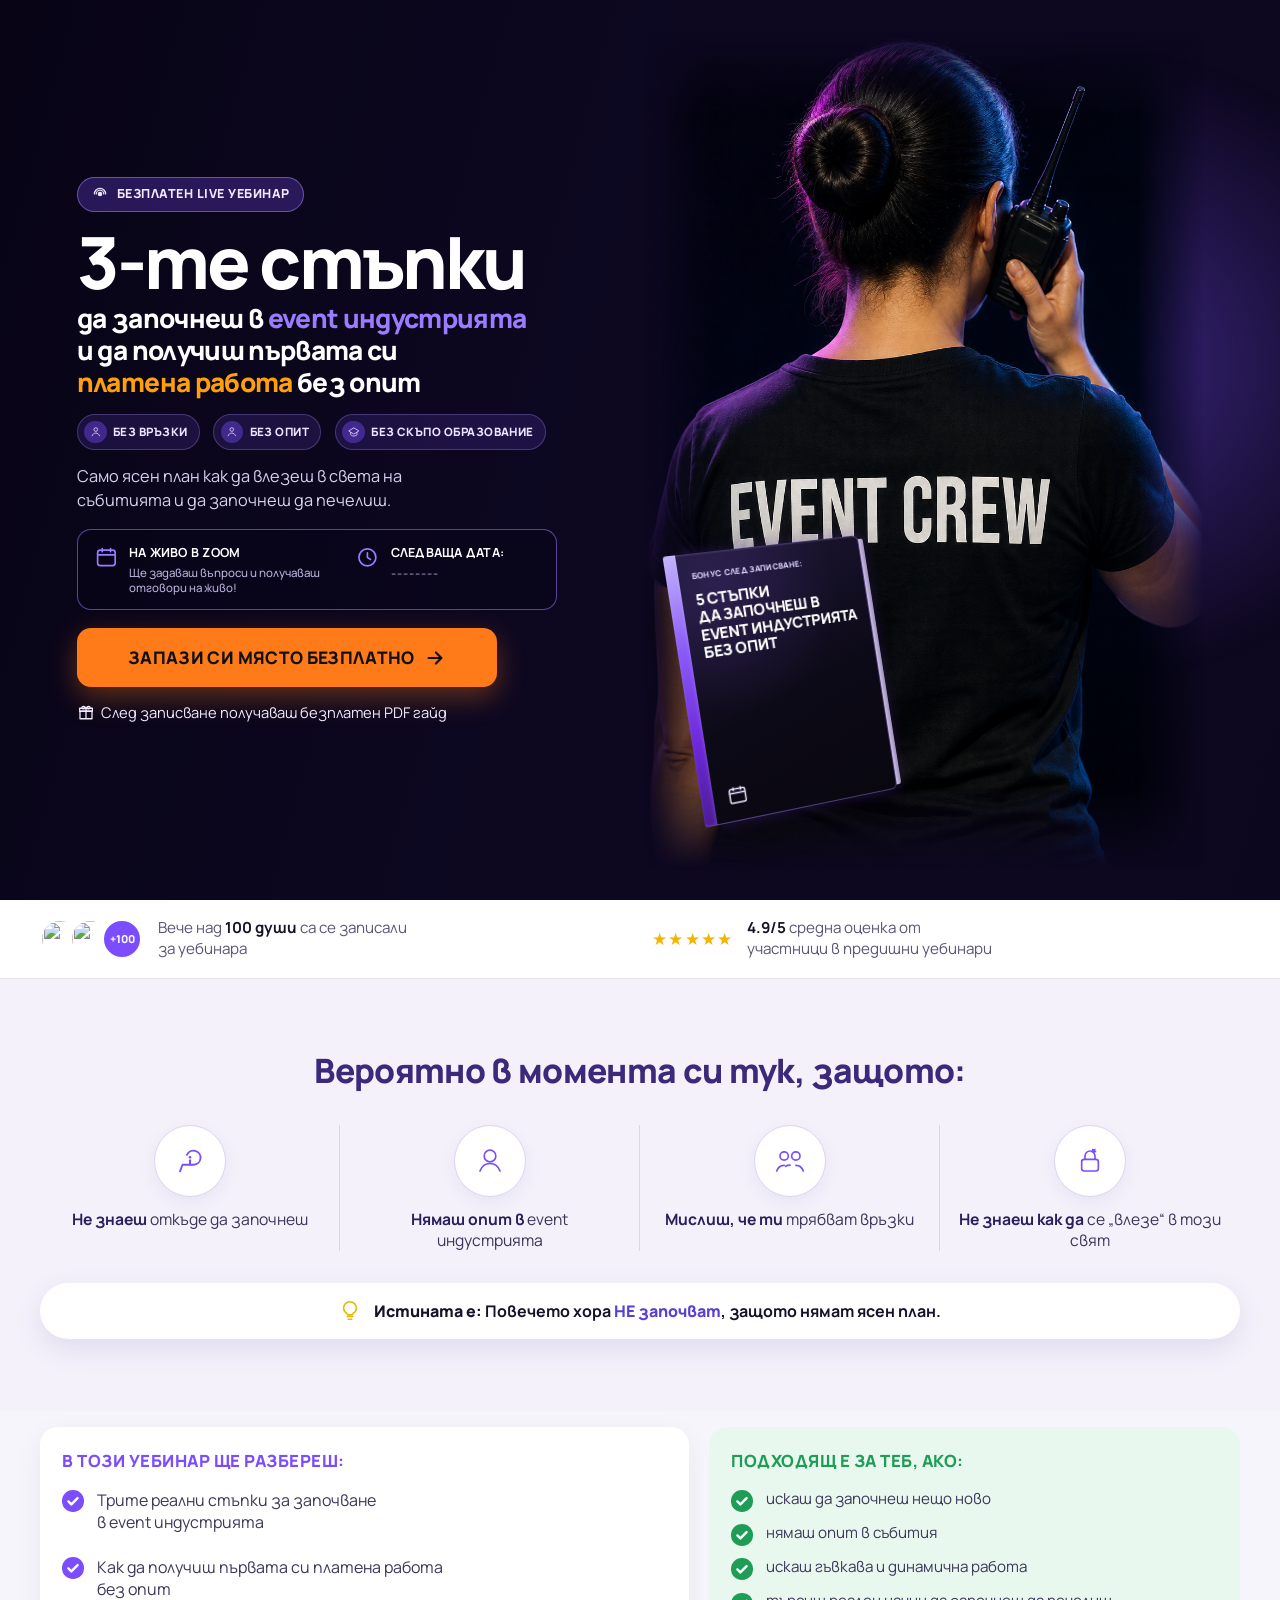
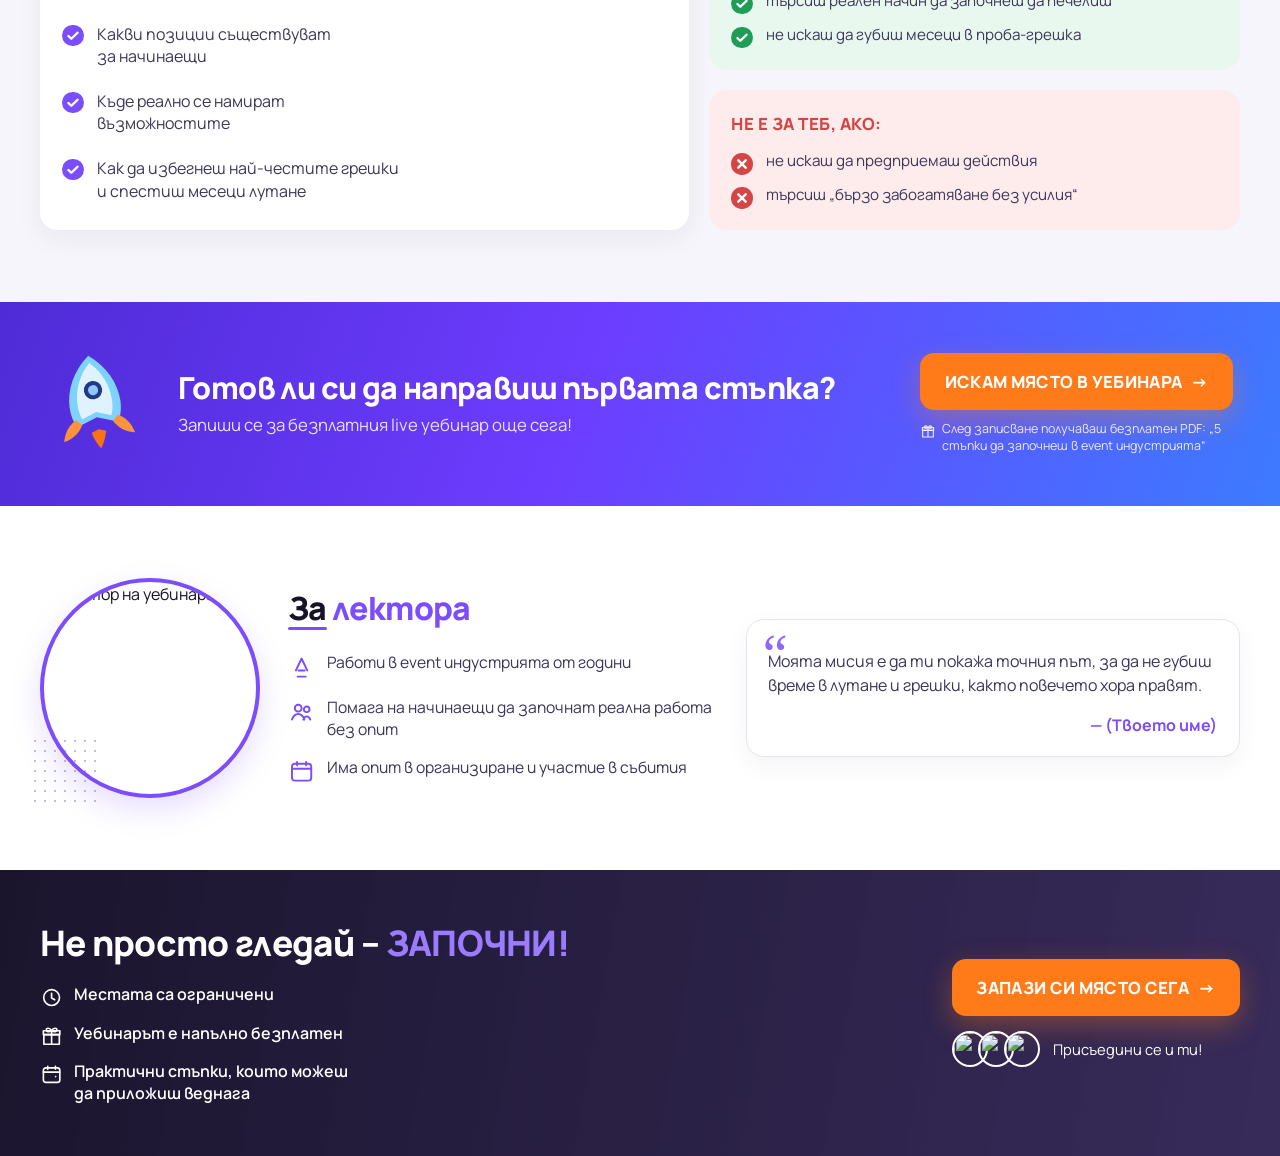
==== commit 1b6c1750: "Fix OSWBA deploy: absolute asset paths, ship hero image, force trailing slash. Co-authored-by: Curso" ====
--- a/oswba/index.html
+++ b/oswba/index.html
@@ -8,7 +8,7 @@
   <link rel="preconnect" href="https://fonts.googleapis.com" />
   <link rel="preconnect" href="https://fonts.gstatic.com" crossorigin />
   <link href="https://fonts.googleapis.com/css2?family=Manrope:wght@500;600;700;800&display=swap" rel="stylesheet" />
-  <link rel="stylesheet" href="styles.css" />
+  <link rel="stylesheet" href="/oswba/styles.css" />
 </head>
 <body>
   <!-- HERO -->
@@ -98,7 +98,7 @@
       <div class="hero__visual" aria-hidden="true">
         <img
           class="hero-crew"
-          src="assets/hero-crew.png"
+          src="/oswba/assets/hero-crew.png"
           alt=""
           width="720"
           height="960"
@@ -383,6 +383,6 @@
     </div>
   </div>
 
-  <script src="script.js"></script>
+  <script src="/oswba/script.js"></script>
 </body>
 </html>
